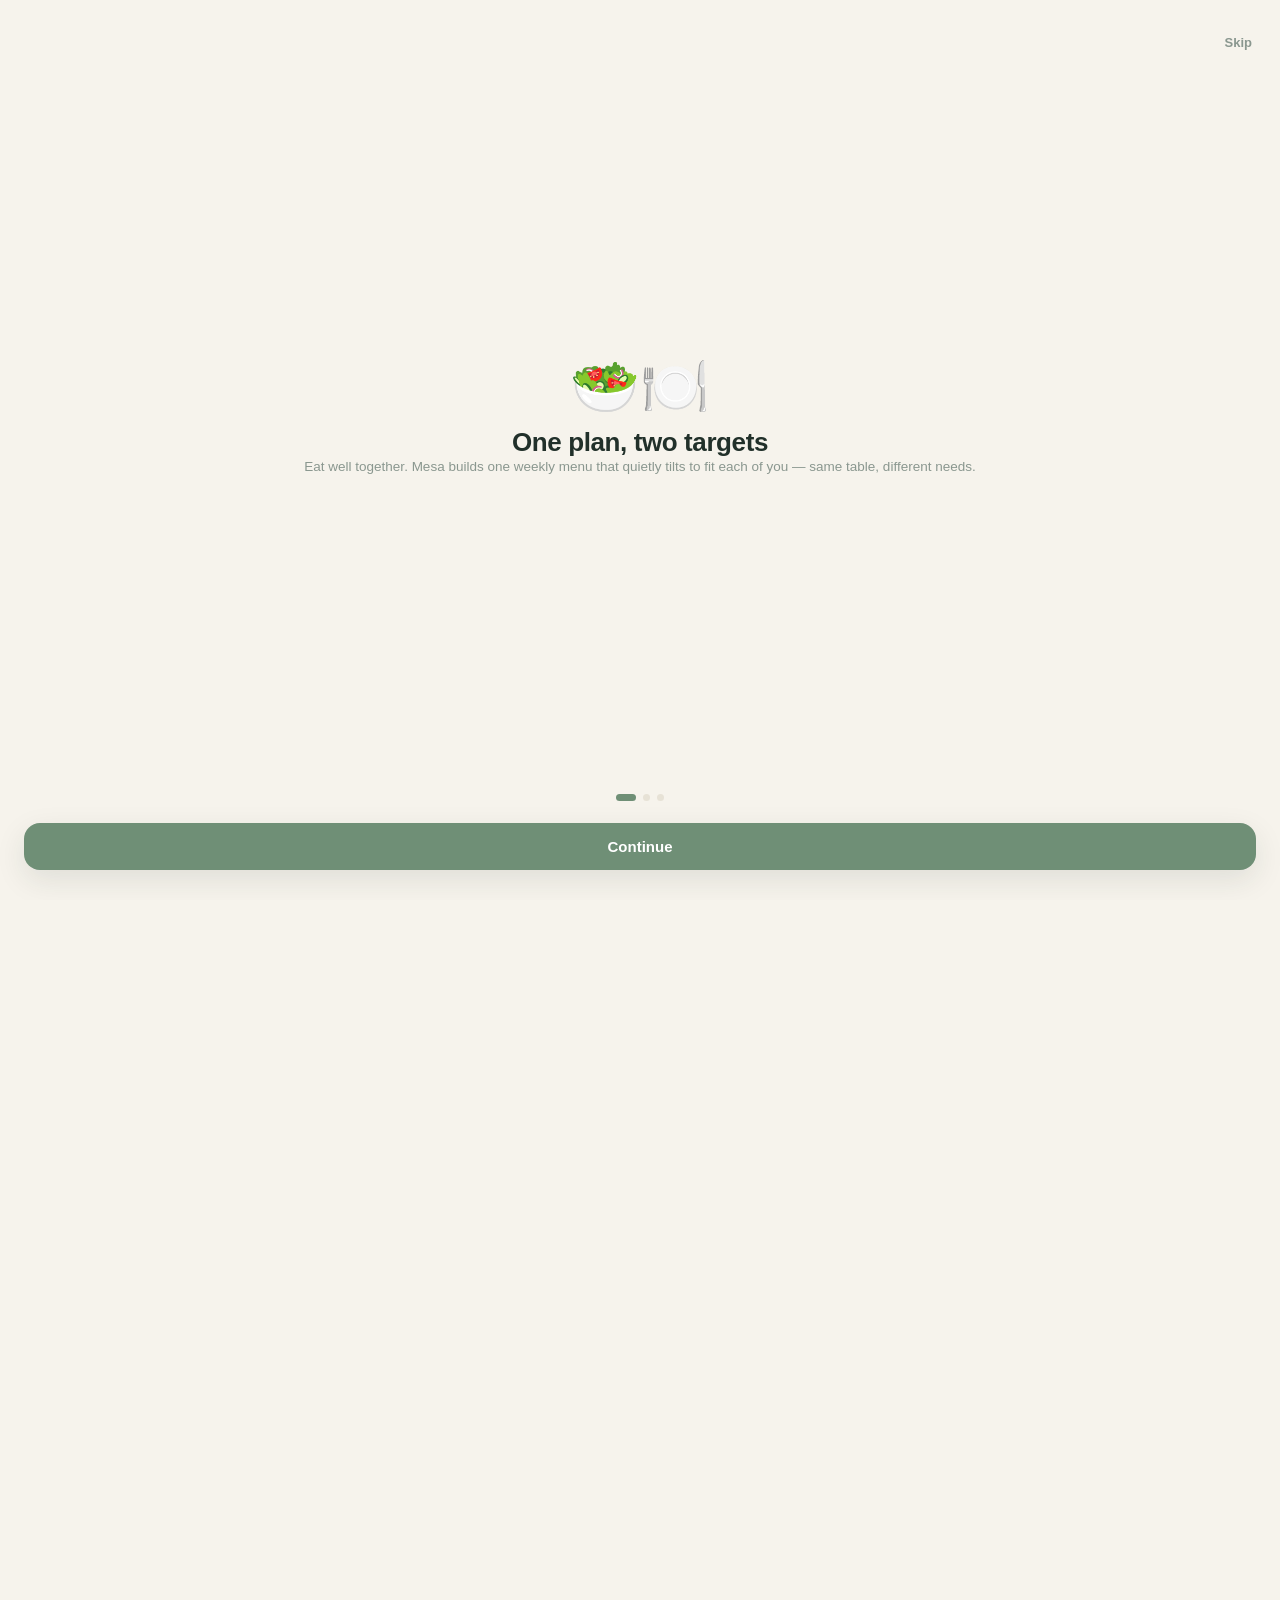
==== index.html @ 78b3f137 "Phase F2: JSON export/import + Pages root redirect Profile gains 'Your data': export downloads the e" ====
<!DOCTYPE html>
<html lang="en">
<head>
  <meta charset="utf-8">
  <title>Mesa</title>
  <meta http-equiv="refresh" content="0; url=./app/">
  <link rel="canonical" href="./app/">
</head>
<body>
  <p>Opening Mesa… <a href="./app/">Tap here if nothing happens.</a></p>
</body>
</html>
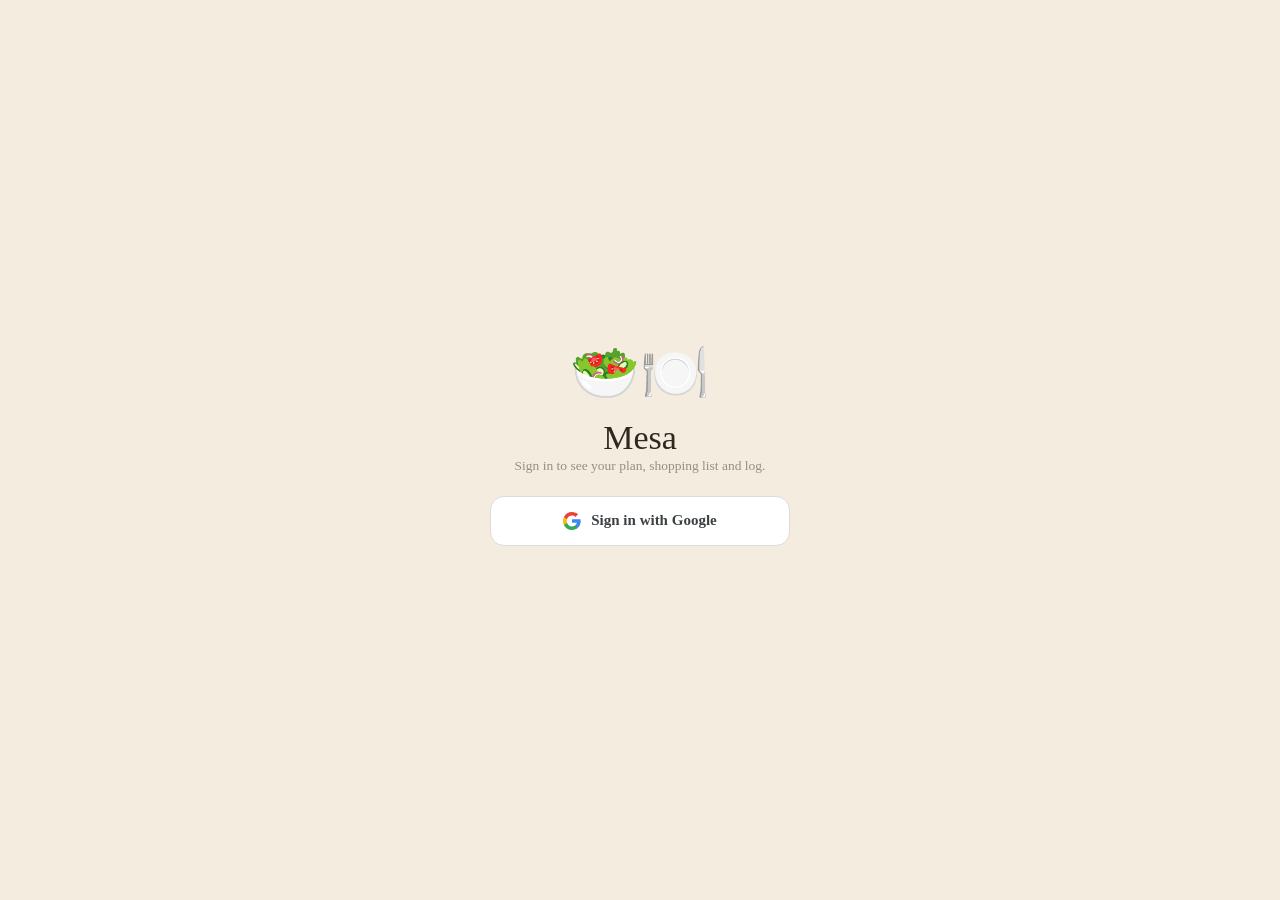
==== commit b0b0fa09: "Fix the sign-in loop: return the token to /app/, not the origin root Signing in succeeded every time" ====
--- a/index.html
+++ b/index.html
@@ -3,8 +3,21 @@
 <head>
   <meta charset="utf-8">
   <title>Mesa</title>
-  <meta http-equiv="refresh" content="0; url=./app/">
   <link rel="canonical" href="./app/">
+  <script>
+    /* Forward to the app CARRYING any URL fragment. A plain meta-refresh (which this
+       page used to rely on alone) drops the fragment, and the sign-in callback returns
+       the session token in exactly that fragment — so anyone landing here mid-login lost
+       their token and bounced back to the login screen forever. The worker now returns
+       straight to /app/, so this is belt-and-braces for bookmarks and older clients.
+       Runs before the noscript meta-refresh below can fire. */
+    (function(){
+      try{
+        location.replace('./app/' + (location.hash || ''));
+      }catch(e){ /* fall through to the meta refresh */ }
+    })();
+  </script>
+  <noscript><meta http-equiv="refresh" content="0; url=./app/"></noscript>
 </head>
 <body>
   <p>Opening Mesa… <a href="./app/">Tap here if nothing happens.</a></p>
